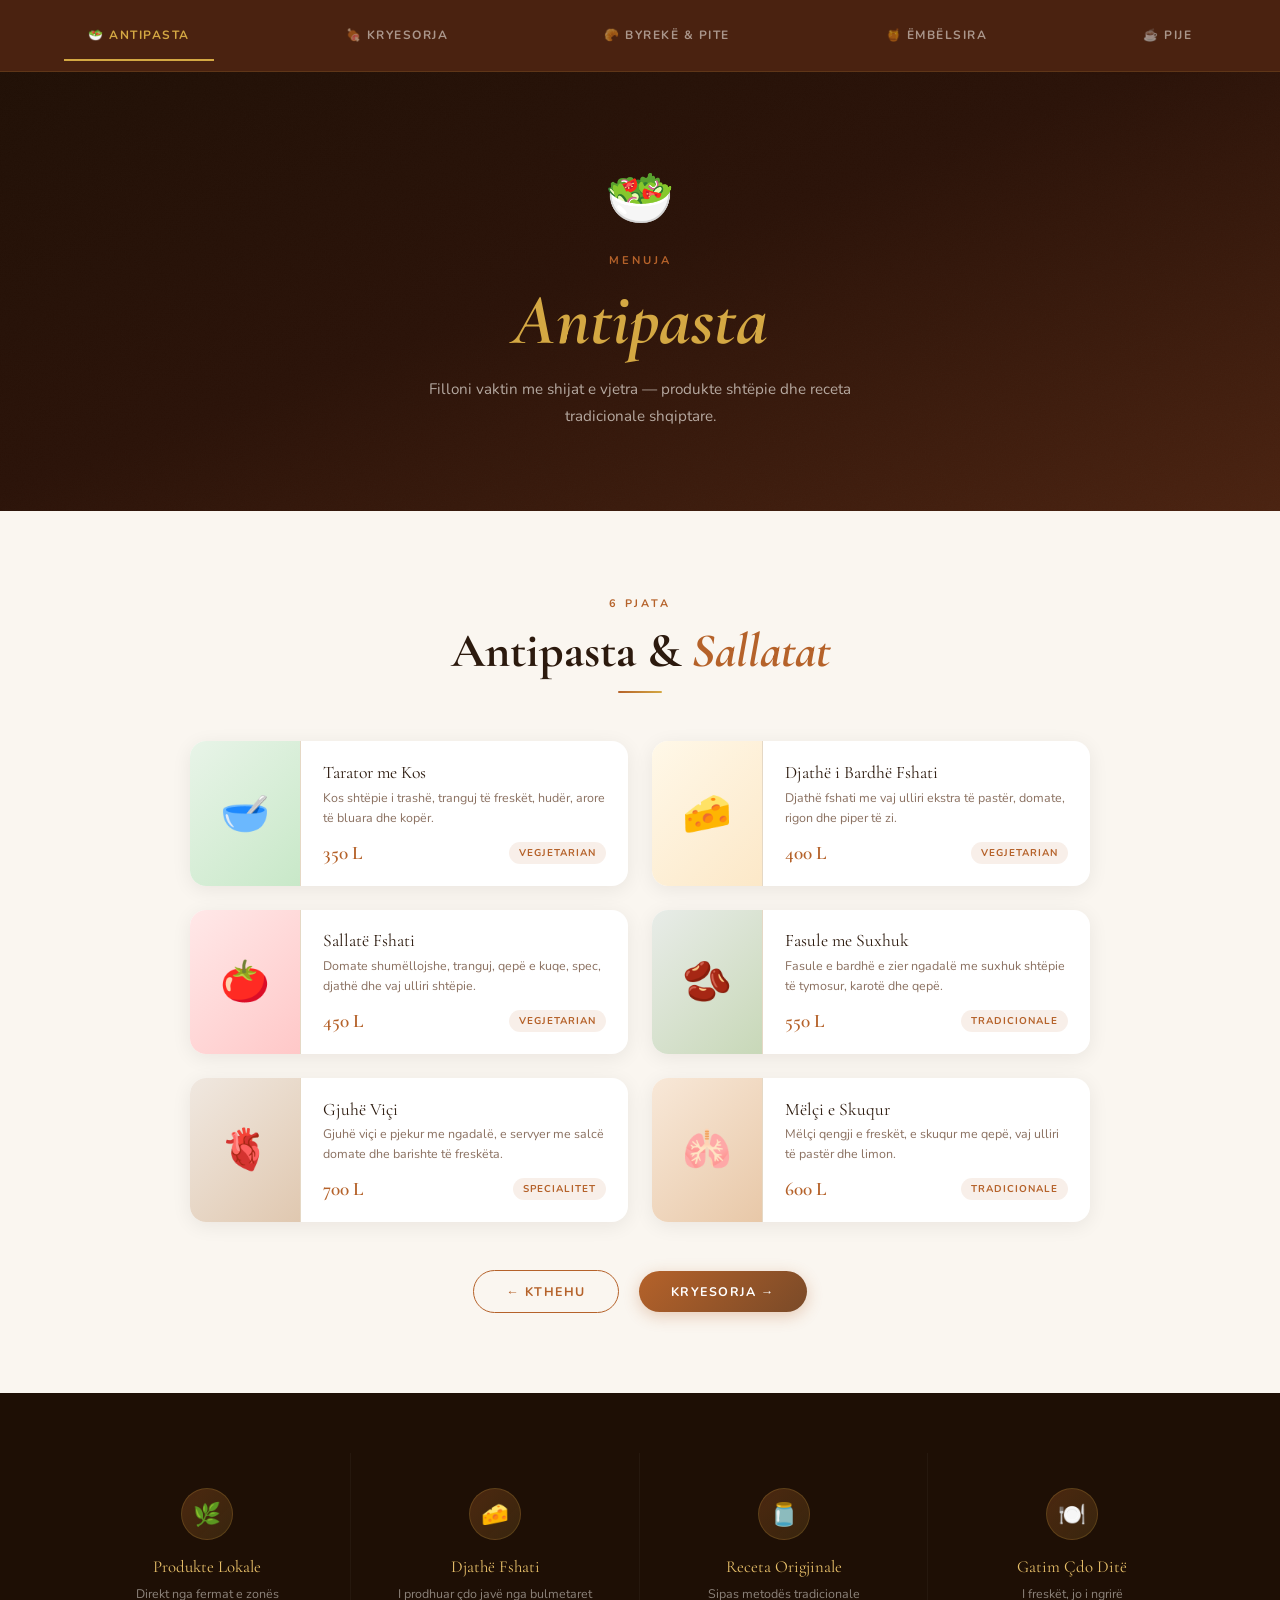
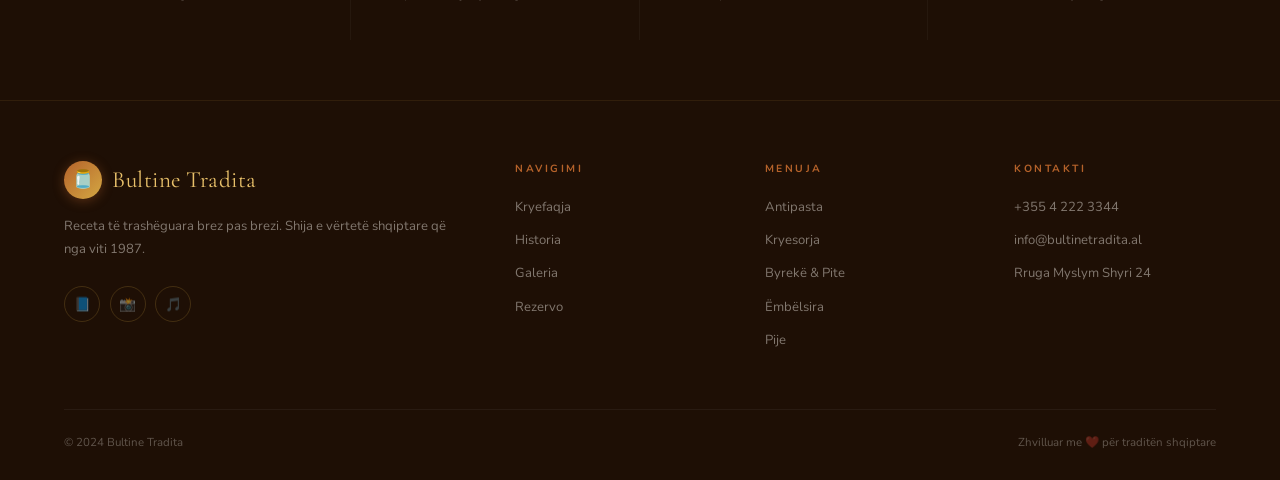
==== antipasta.html @ b2a77326 "Add files via upload" ====
<!DOCTYPE html>
<html lang="sq">
<head>
<meta charset="UTF-8">
<meta name="viewport" content="width=device-width, initial-scale=1.0">
<title>Antipasta – Bultine Tradita</title>
<link href="https://fonts.googleapis.com/css2?family=Cormorant+Garamond:ital,wght@0,400;0,600;0,700;1,400;1,600&family=Nunito:wght@300;400;600;700&display=swap" rel="stylesheet">
<link rel="stylesheet" href="shared.css">
</head>
<body>
<nav id="nav">
  <a class="nav-logo" href="index.html"><div class="logo-emblem">🫙</div>Bultine Tradita</a>
  <ul class="nav-links">
    <li><a href="index.html">Kryefaqja</a></li>
    <li><a href="index.html#about">Historia</a></li>
    <li><a href="index.html#menu" class="active">Menuja</a></li>
    <li><a href="index.html#zona">Zona</a></li>
    <li><a href="index.html#contact">Kontakti</a></li>
  </ul>
  <a href="index.html#reserve" class="nav-cta">Rezervo Tani</a>
  <div class="hamburger" id="ham" onclick="toggleMob()"><span></span><span></span><span></span></div>
</nav>
<div class="mob-menu" id="mobMenu">
  <a href="index.html" onclick="toggleMob()">Kryefaqja</a>
  <a href="index.html#about" onclick="toggleMob()">Historia</a>
  <a href="index.html#menu" onclick="toggleMob()">Menuja</a>
  <a href="index.html#zona" onclick="toggleMob()">Zona</a>
  <a href="index.html#contact" onclick="toggleMob()">Kontakti</a>
  <a href="index.html#reserve" class="nav-cta" onclick="toggleMob()">Rezervo Tani</a>
</div>

<div class="menu-page-hero">
  <div class="mph-content">
    <div class="mph-emoji">🥗</div>
    <div class="mph-label">Menuja</div>
    <h1 class="mph-title"><em>Antipasta</em></h1>
    <p class="mph-sub">Filloni vaktin me shijat e vjetra — produkte shtëpie dhe receta tradicionale shqiptare.</p>
  </div>
</div>

<nav class="menu-nav-strip">
  <a href="antipasta.html" class="mns-link active">🥗 Antipasta</a>
  <a href="kryesorja.html" class="mns-link">🍖 Kryesorja</a>
  <a href="byrekat.html" class="mns-link">🥐 Byrekë & Pite</a>
  <a href="embelsira.html" class="mns-link">🍯 Ëmbëlsira</a>
  <a href="pije.html" class="mns-link">☕ Pije</a>
</nav>

<section class="dishes-section">
  <div class="container">
    <div class="centered">
      <div class="sec-label">6 Pjata</div>
      <h2 class="sec-title">Antipasta & <em>Sallatat</em></h2>
      <div class="sec-line"></div>
    </div>
    <div class="dishes-grid">
      <div class="dish-card fade-up">
        <div class="dish-img" style="background:linear-gradient(135deg,#e8f4e8,#c8e8c8);">🥣</div>
        <div class="dish-body">
          <div class="dish-name">Tarator me Kos</div>
          <div class="dish-desc">Kos shtëpie i trashë, tranguj të freskët, hudër, arore të bluara dhe kopër.</div>
          <div class="dish-footer"><span class="dish-price">350 L</span><span class="dish-tag">Vegjetarian</span></div>
        </div>
      </div>
      <div class="dish-card fade-up">
        <div class="dish-img" style="background:linear-gradient(135deg,#fff8e8,#fce8c8);">🧀</div>
        <div class="dish-body">
          <div class="dish-name">Djathë i Bardhë Fshati</div>
          <div class="dish-desc">Djathë fshati me vaj ulliri ekstra të pastër, domate, rigon dhe piper të zi.</div>
          <div class="dish-footer"><span class="dish-price">400 L</span><span class="dish-tag">Vegjetarian</span></div>
        </div>
      </div>
      <div class="dish-card fade-up">
        <div class="dish-img" style="background:linear-gradient(135deg,#ffe8e8,#ffc8c8);">🍅</div>
        <div class="dish-body">
          <div class="dish-name">Sallatë Fshati</div>
          <div class="dish-desc">Domate shumëllojshe, tranguj, qepë e kuqe, spec, djathë dhe vaj ulliri shtëpie.</div>
          <div class="dish-footer"><span class="dish-price">450 L</span><span class="dish-tag">Vegjetarian</span></div>
        </div>
      </div>
      <div class="dish-card fade-up">
        <div class="dish-img" style="background:linear-gradient(135deg,#e8ece8,#c8d8b8);">🫘</div>
        <div class="dish-body">
          <div class="dish-name">Fasule me Suxhuk</div>
          <div class="dish-desc">Fasule e bardhë e zier ngadalë me suxhuk shtëpie të tymosur, karotë dhe qepë.</div>
          <div class="dish-footer"><span class="dish-price">550 L</span><span class="dish-tag">Tradicionale</span></div>
        </div>
      </div>
      <div class="dish-card fade-up">
        <div class="dish-img" style="background:linear-gradient(135deg,#f0e8e0,#e0c8b0);">🫀</div>
        <div class="dish-body">
          <div class="dish-name">Gjuhë Viçi</div>
          <div class="dish-desc">Gjuhë viçi e pjekur me ngadalë, e servyer me salcë domate dhe barishte të freskëta.</div>
          <div class="dish-footer"><span class="dish-price">700 L</span><span class="dish-tag">Specialitet</span></div>
        </div>
      </div>
      <div class="dish-card fade-up">
        <div class="dish-img" style="background:linear-gradient(135deg,#f8e8d8,#e8c8a8);">🫁</div>
        <div class="dish-body">
          <div class="dish-name">Mëlçi e Skuqur</div>
          <div class="dish-desc">Mëlçi qengji e freskët, e skuqur me qepë, vaj ulliri të pastër dhe limon.</div>
          <div class="dish-footer"><span class="dish-price">600 L</span><span class="dish-tag">Tradicionale</span></div>
        </div>
      </div>
    </div>
    <div class="menu-back">
      <a href="index.html#menu" class="btn-outline" style="margin-right:1rem;">← Kthehu</a>
      <a href="kryesorja.html" class="btn-filled">Kryesorja →</a>
    </div>
  </div>
</section>

<div class="features-strip">
  <div class="feat"><div class="feat-icon">🌿</div><div class="feat-title">Produkte Lokale</div><div class="feat-desc">Direkt nga fermat e zonës</div></div>
  <div class="feat"><div class="feat-icon">🧀</div><div class="feat-title">Djathë Fshati</div><div class="feat-desc">I prodhuar çdo javë nga bulmetaret</div></div>
  <div class="feat"><div class="feat-icon">🫙</div><div class="feat-title">Receta Origjinale</div><div class="feat-desc">Sipas metodës tradicionale</div></div>
  <div class="feat"><div class="feat-icon">🍽️</div><div class="feat-title">Gatim Çdo Ditë</div><div class="feat-desc">I freskët, jo i ngrirë</div></div>
</div>

<footer>
  <div class="footer-main">
    <div>
      <a class="nav-logo" href="index.html" style="margin-bottom:1rem;display:flex;"><div class="logo-emblem">🫙</div>Bultine Tradita</a>
      <p class="footer-tagline">Receta të trashëguara brez pas brezi. Shija e vërtetë shqiptare që nga viti 1987.</p>
      <div class="footer-socials"><a class="fsl" href="#">📘</a><a class="fsl" href="#">📸</a><a class="fsl" href="#">🎵</a></div>
    </div>
    <div class="footer-col"><h4>Navigimi</h4><ul><li><a href="index.html">Kryefaqja</a></li><li><a href="index.html#about">Historia</a></li><li><a href="index.html#gallery">Galeria</a></li><li><a href="index.html#reserve">Rezervo</a></li></ul></div>
    <div class="footer-col"><h4>Menuja</h4><ul><li><a href="antipasta.html">Antipasta</a></li><li><a href="kryesorja.html">Kryesorja</a></li><li><a href="byrekat.html">Byrekë & Pite</a></li><li><a href="embelsira.html">Ëmbëlsira</a></li><li><a href="pije.html">Pije</a></li></ul></div>
    <div class="footer-col"><h4>Kontakti</h4><ul><li><a href="#">+355 4 222 3344</a></li><li><a href="#">info@bultinetradita.al</a></li><li><a href="#">Rruga Myslym Shyri 24</a></li></ul></div>
  </div>
  <div class="footer-bottom">
    <div class="footer-copy">© 2024 Bultine Tradita</div>
    <div class="footer-copy">Zhvilluar me ❤️ për traditën shqiptare</div>
  </div>
</footer>
<script src="shared.js"></script>
</body>
</html>
---- shared.css ----
*,*::before,*::after{margin:0;padding:0;box-sizing:border-box}
html{scroll-behavior:smooth}
body{font-family:'Nunito',sans-serif;background:#faf6f0;color:#2c1a0e;overflow-x:hidden}
a{text-decoration:none;color:inherit}
button{font-family:inherit;cursor:pointer;border:none;background:none}
img{display:block;max-width:100%}
:root{
  --dark:#1e0f05;--brown:#4a2210;--mid:#7a4a28;--copper:#b5622a;
  --gold:#d4a843;--amber:#e8c06a;--cream:#faf6f0;--cream2:#f2ebe0;
  --cream3:#e5d8c5;--warm:#c8a882;--text:#2c1a0e;--muted:#8a7060;--white:#fff;
  --shadow:0 8px 40px rgba(30,15,5,.12);--shadow-lg:0 20px 60px rgba(30,15,5,.18);
}
/* NAV */
nav{position:fixed;top:0;left:0;right:0;z-index:900;display:flex;align-items:center;justify-content:space-between;padding:0 5%;height:72px;background:rgba(30,15,5,.92);backdrop-filter:blur(12px);border-bottom:1px solid rgba(212,168,67,.2);}
.nav-logo{display:flex;align-items:center;gap:10px;font-family:'Cormorant Garamond',serif;font-size:1.45rem;color:var(--amber);letter-spacing:.5px;}
.logo-emblem{width:38px;height:38px;border-radius:50%;background:linear-gradient(135deg,var(--copper),var(--gold));display:flex;align-items:center;justify-content:center;font-size:1.1rem;flex-shrink:0;box-shadow:0 2px 12px rgba(181,98,42,.4);}
.nav-links{display:flex;gap:1.8rem;list-style:none;}
.nav-links a{font-size:.8rem;letter-spacing:1.8px;text-transform:uppercase;color:rgba(250,246,240,.7);font-weight:600;transition:color .2s;position:relative;}
.nav-links a::after{content:'';position:absolute;bottom:-4px;left:0;right:0;height:1px;background:var(--gold);transform:scaleX(0);transition:transform .25s;}
.nav-links a:hover{color:var(--amber);}
.nav-links a:hover::after{transform:scaleX(1);}
.nav-links a.active{color:var(--gold);}
.nav-cta{background:linear-gradient(135deg,var(--copper),var(--mid));color:var(--white);padding:.55rem 1.4rem;border-radius:30px;font-size:.78rem;letter-spacing:1.5px;text-transform:uppercase;font-weight:700;transition:all .25s;box-shadow:0 4px 16px rgba(181,98,42,.35);}
.nav-cta:hover{transform:translateY(-2px);box-shadow:0 8px 24px rgba(181,98,42,.45);}
.hamburger{display:none;flex-direction:column;gap:5px;cursor:pointer;padding:6px;}
.hamburger span{display:block;width:22px;height:2px;background:var(--amber);border-radius:2px;transition:all .3s;}
.hamburger.open span:nth-child(1){transform:rotate(45deg) translate(5px,5px);}
.hamburger.open span:nth-child(2){opacity:0;transform:translateX(-8px);}
.hamburger.open span:nth-child(3){transform:rotate(-45deg) translate(5px,-5px);}
.mob-menu{display:none;position:fixed;top:72px;left:0;right:0;bottom:0;background:rgba(20,10,3,.97);z-index:850;flex-direction:column;align-items:center;justify-content:center;gap:2rem;}
.mob-menu.open{display:flex;}
.mob-menu a{font-family:'Cormorant Garamond',serif;font-size:2rem;color:var(--cream);letter-spacing:1px;transition:color .2s;}
.mob-menu a:hover{color:var(--gold);}
.mob-menu .nav-cta{font-size:.85rem;margin-top:1rem;}
/* SECTION */
section{padding:100px 5%;}
.container{max-width:1140px;margin:0 auto;}
.sec-label{display:inline-block;font-size:.68rem;letter-spacing:3px;text-transform:uppercase;color:var(--copper);font-weight:700;margin-bottom:.8rem;}
.sec-title{font-family:'Cormorant Garamond',serif;font-size:clamp(2rem,4.5vw,3rem);color:var(--text);line-height:1.15;}
.sec-title em{color:var(--copper);font-style:italic;}
.sec-line{width:44px;height:2px;background:linear-gradient(to right,var(--copper),var(--gold));border-radius:2px;margin:.8rem 0;}
.centered{text-align:center;}
.centered .sec-line{margin:.8rem auto;}
/* FEATURES STRIP */
.features-strip{background:var(--dark);padding:60px 5%;display:grid;grid-template-columns:repeat(4,1fr);gap:1px;background:var(--dark);}
.feat{padding:2.2rem 1.5rem;text-align:center;background:rgba(30,15,5,.6);border-right:1px solid rgba(255,255,255,.04);transition:background .3s;}
.feat:last-child{border-right:none;}
.feat:hover{background:rgba(181,98,42,.12);}
.feat-icon{width:52px;height:52px;border-radius:50%;background:linear-gradient(135deg,rgba(181,98,42,.3),rgba(212,168,67,.15));border:1px solid rgba(212,168,67,.2);display:flex;align-items:center;justify-content:center;font-size:1.4rem;margin:0 auto 1rem;}
.feat-title{font-family:'Cormorant Garamond',serif;font-size:1.05rem;color:var(--amber);margin-bottom:.4rem;}
.feat-desc{font-size:.78rem;color:rgba(250,246,240,.5);line-height:1.7;}
/* BTNS */
.btn-hero-primary{background:linear-gradient(135deg,var(--copper),#8b3a18);color:var(--white);padding:1rem 2.5rem;border-radius:30px;font-size:.85rem;letter-spacing:1.5px;text-transform:uppercase;font-weight:700;transition:all .3s;box-shadow:0 6px 24px rgba(181,98,42,.45);display:inline-flex;align-items:center;gap:.5rem;}
.btn-hero-primary:hover{transform:translateY(-3px);box-shadow:0 12px 32px rgba(181,98,42,.55);}
.btn-hero-secondary{border:1.5px solid rgba(212,168,67,.5);color:var(--amber);padding:1rem 2.5rem;border-radius:30px;font-size:.85rem;letter-spacing:1.5px;text-transform:uppercase;font-weight:700;transition:all .3s;display:inline-flex;align-items:center;gap:.5rem;}
.btn-hero-secondary:hover{background:rgba(212,168,67,.1);transform:translateY(-3px);border-color:var(--gold);}
.btn-filled{display:inline-block;background:linear-gradient(135deg,var(--copper),var(--mid));color:var(--white);padding:.75rem 2rem;border-radius:30px;font-size:.78rem;letter-spacing:1.5px;text-transform:uppercase;font-weight:700;transition:all .3s;box-shadow:0 4px 16px rgba(181,98,42,.3);}
.btn-filled:hover{transform:translateY(-2px);box-shadow:0 8px 24px rgba(181,98,42,.4);}
.btn-outline{display:inline-block;border:1.5px solid var(--copper);color:var(--copper);padding:.75rem 2rem;border-radius:30px;font-size:.78rem;letter-spacing:1.5px;text-transform:uppercase;font-weight:700;transition:all .3s;}
.btn-outline:hover{background:var(--copper);color:var(--white);transform:translateY(-2px);}
/* FOOTER */
footer{background:var(--dark);padding:60px 5% 30px;border-top:1px solid rgba(212,168,67,.1);}
.footer-main{display:grid;grid-template-columns:2fr 1fr 1fr 1fr;gap:3rem;margin-bottom:3rem;}
.footer-tagline{font-size:.82rem;color:rgba(250,246,240,.45);line-height:1.8;}
.footer-socials{display:flex;gap:.6rem;margin-top:1.5rem;}
.fsl{width:36px;height:36px;border-radius:50%;border:1px solid rgba(212,168,67,.2);display:flex;align-items:center;justify-content:center;font-size:.85rem;color:rgba(250,246,240,.5);transition:all .2s;}
.fsl:hover{border-color:var(--gold);color:var(--gold);transform:translateY(-2px);}
.footer-col h4{font-size:.65rem;letter-spacing:2.5px;text-transform:uppercase;color:var(--copper);margin-bottom:1.2rem;font-weight:700;}
.footer-col ul{list-style:none;}
.footer-col li{margin-bottom:.7rem;}
.footer-col a{font-size:.82rem;color:rgba(250,246,240,.45);transition:color .2s;}
.footer-col a:hover{color:var(--amber);}
.footer-bottom{border-top:1px solid rgba(255,255,255,.05);padding-top:1.5rem;display:flex;justify-content:space-between;align-items:center;flex-wrap:wrap;gap:.5rem;}
.footer-copy{font-size:.72rem;color:rgba(250,246,240,.3);}
/* ANIMATIONS */
.fade-up{opacity:0;transform:translateY(30px);transition:opacity .6s ease,transform .6s ease;}
.fade-up.visible{opacity:1;transform:none;}
/* MENU PAGE SHARED */
.menu-page-hero{padding:160px 5% 80px;background:linear-gradient(160deg,var(--dark),#2a1208,var(--brown));text-align:center;position:relative;overflow:hidden;}
.menu-page-hero::before{content:'';position:absolute;inset:0;background-image:url("data:image/svg+xml,%3Csvg xmlns='http://www.w3.org/2000/svg' width='200' height='200'%3E%3Cfilter id='n'%3E%3CfeTurbulence type='fractalNoise' baseFrequency='.75' numOctaves='4' stitchTiles='stitch'/%3E%3CfeColorMatrix type='saturate' values='0'/%3E%3C/filter%3E%3Crect width='200' height='200' filter='url(%23n)' opacity='.04'/%3E%3C/svg%3E");opacity:.5;}
.mph-content{position:relative;z-index:1;}
.mph-emoji{font-size:3.5rem;margin-bottom:1rem;}
.mph-label{font-size:.7rem;letter-spacing:3px;text-transform:uppercase;color:var(--copper);margin-bottom:.8rem;font-weight:700;}
.mph-title{font-family:'Cormorant Garamond',serif;font-size:clamp(2.5rem,6vw,4.5rem);color:var(--cream);line-height:1.1;}
.mph-title em{color:var(--gold);font-style:italic;}
.mph-sub{font-size:.95rem;color:rgba(250,246,240,.65);margin-top:1rem;max-width:500px;margin-left:auto;margin-right:auto;line-height:1.8;}
.menu-nav-strip{background:var(--brown);padding:0 5%;display:flex;gap:0;overflow-x:auto;scrollbar-width:none;border-bottom:1px solid rgba(212,168,67,.15);}
.menu-nav-strip::-webkit-scrollbar{display:none;}
.mns-link{padding:1rem 1.5rem;font-size:.75rem;letter-spacing:1.5px;text-transform:uppercase;color:rgba(250,246,240,.55);font-weight:700;white-space:nowrap;transition:color .2s;border-bottom:2px solid transparent;display:block;}
.mns-link:hover{color:var(--amber);}
.mns-link.active{color:var(--gold);border-bottom-color:var(--gold);}
.dishes-section{background:var(--cream);padding:80px 5%;}
.dishes-grid{display:grid;grid-template-columns:repeat(2,1fr);gap:1.5rem;max-width:900px;margin:3rem auto 0;}
.dish-card{background:var(--white);border-radius:16px;overflow:hidden;box-shadow:0 4px 20px rgba(30,15,5,.07);transition:all .3s;display:flex;align-items:stretch;}
.dish-card:hover{transform:translateY(-5px);box-shadow:var(--shadow-lg);}
.dish-img{width:110px;flex-shrink:0;display:flex;align-items:center;justify-content:center;font-size:2.5rem;}
.dish-body{padding:1.3rem 1.4rem;flex:1;border-left:1px solid var(--cream3);}
.dish-name{font-family:'Cormorant Garamond',serif;font-size:1.1rem;color:var(--text);margin-bottom:.3rem;}
.dish-desc{font-size:.78rem;color:var(--muted);line-height:1.6;margin-bottom:.8rem;}
.dish-footer{display:flex;align-items:center;justify-content:space-between;}
.dish-price{font-family:'Cormorant Garamond',serif;font-size:1.2rem;color:var(--copper);font-weight:600;}
.dish-tag{font-size:.62rem;letter-spacing:1px;text-transform:uppercase;background:rgba(181,98,42,.1);color:var(--copper);padding:.25rem .6rem;border-radius:20px;font-weight:700;}
.menu-back{text-align:center;margin-top:3rem;}
/* RESPONSIVE */
@media(max-width:768px){
  nav{height:64px;}
  .nav-links,.nav-cta{display:none;}
  .hamburger{display:flex;}
  .features-strip{grid-template-columns:1fr 1fr;}
  .footer-main{grid-template-columns:1fr 1fr;}
  .dishes-grid{grid-template-columns:1fr;}
  .dish-img{width:85px;font-size:2rem;}
}
@media(max-width:480px){
  .features-strip{grid-template-columns:1fr;}
  .footer-main{grid-template-columns:1fr;}
  .footer-col:nth-child(3),.footer-col:nth-child(4){display:none;}
}
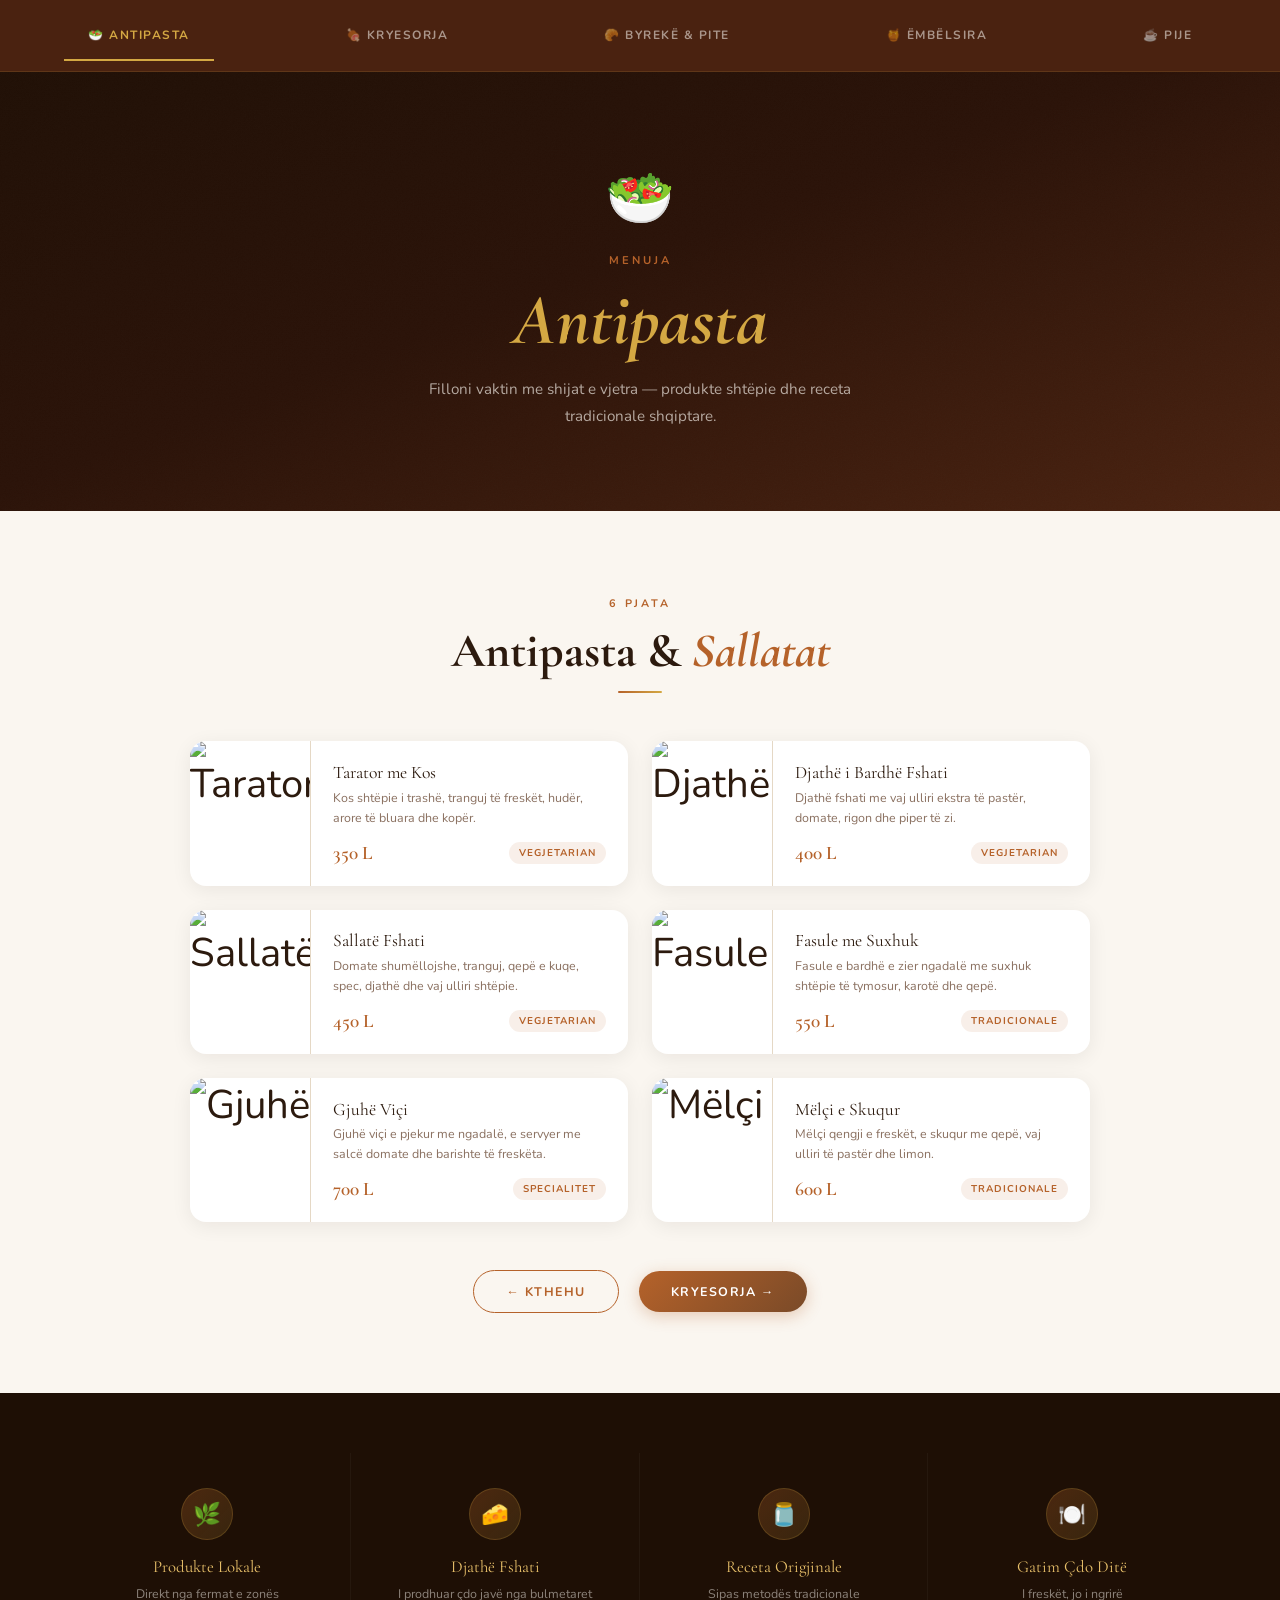
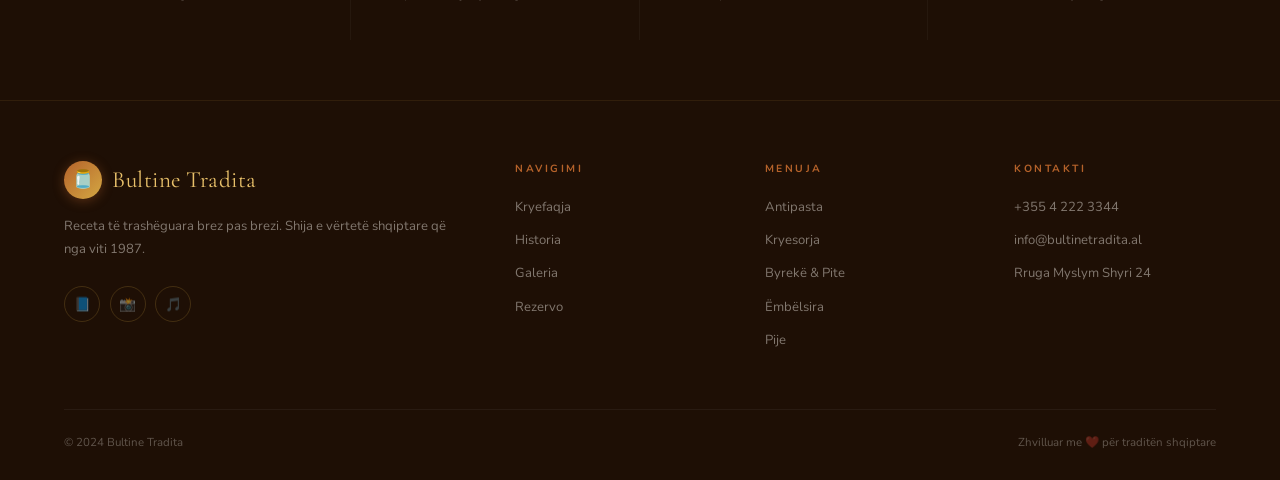
==== commit 6dab9ca3: "Add files via upload" ====
--- a/antipasta.html
+++ b/antipasta.html
@@ -55,7 +55,7 @@
     </div>
     <div class="dishes-grid">
       <div class="dish-card fade-up">
-        <div class="dish-img" style="background:linear-gradient(135deg,#e8f4e8,#c8e8c8);">🥣</div>
+        <div class="dish-img" style="padding:0;overflow:hidden;"><img src="https://images.unsplash.com/photo-1571091718767-18b5b1457add?w=300&q=80" alt="Tarator" style="width:100%;height:100%;object-fit:cover;display:block;"></div>
         <div class="dish-body">
           <div class="dish-name">Tarator me Kos</div>
           <div class="dish-desc">Kos shtëpie i trashë, tranguj të freskët, hudër, arore të bluara dhe kopër.</div>
@@ -63,7 +63,7 @@
         </div>
       </div>
       <div class="dish-card fade-up">
-        <div class="dish-img" style="background:linear-gradient(135deg,#fff8e8,#fce8c8);">🧀</div>
+        <div class="dish-img" style="padding:0;overflow:hidden;"><img src="https://images.unsplash.com/photo-1486297678162-eb2a19b0a32d?w=300&q=80" alt="Djathë" style="width:100%;height:100%;object-fit:cover;display:block;"></div>
         <div class="dish-body">
           <div class="dish-name">Djathë i Bardhë Fshati</div>
           <div class="dish-desc">Djathë fshati me vaj ulliri ekstra të pastër, domate, rigon dhe piper të zi.</div>
@@ -71,7 +71,7 @@
         </div>
       </div>
       <div class="dish-card fade-up">
-        <div class="dish-img" style="background:linear-gradient(135deg,#ffe8e8,#ffc8c8);">🍅</div>
+        <div class="dish-img" style="padding:0;overflow:hidden;"><img src="https://images.unsplash.com/photo-1540189549336-e6e99c3679fe?w=300&q=80" alt="Sallatë" style="width:100%;height:100%;object-fit:cover;display:block;"></div>
         <div class="dish-body">
           <div class="dish-name">Sallatë Fshati</div>
           <div class="dish-desc">Domate shumëllojshe, tranguj, qepë e kuqe, spec, djathë dhe vaj ulliri shtëpie.</div>
@@ -79,7 +79,7 @@
         </div>
       </div>
       <div class="dish-card fade-up">
-        <div class="dish-img" style="background:linear-gradient(135deg,#e8ece8,#c8d8b8);">🫘</div>
+        <div class="dish-img" style="padding:0;overflow:hidden;"><img src="https://images.unsplash.com/photo-1547592180-85f173990554?w=300&q=80" alt="Fasule" style="width:100%;height:100%;object-fit:cover;display:block;"></div>
         <div class="dish-body">
           <div class="dish-name">Fasule me Suxhuk</div>
           <div class="dish-desc">Fasule e bardhë e zier ngadalë me suxhuk shtëpie të tymosur, karotë dhe qepë.</div>
@@ -87,7 +87,7 @@
         </div>
       </div>
       <div class="dish-card fade-up">
-        <div class="dish-img" style="background:linear-gradient(135deg,#f0e8e0,#e0c8b0);">🫀</div>
+        <div class="dish-img" style="padding:0;overflow:hidden;"><img src="https://images.unsplash.com/photo-1544025162-d76694265947?w=300&q=80" alt="Gjuhë" style="width:100%;height:100%;object-fit:cover;display:block;"></div>
         <div class="dish-body">
           <div class="dish-name">Gjuhë Viçi</div>
           <div class="dish-desc">Gjuhë viçi e pjekur me ngadalë, e servyer me salcë domate dhe barishte të freskëta.</div>
@@ -95,7 +95,7 @@
         </div>
       </div>
       <div class="dish-card fade-up">
-        <div class="dish-img" style="background:linear-gradient(135deg,#f8e8d8,#e8c8a8);">🫁</div>
+        <div class="dish-img" style="padding:0;overflow:hidden;"><img src="https://images.unsplash.com/photo-1432139555190-58524dae6a55?w=300&q=80" alt="Mëlçi" style="width:100%;height:100%;object-fit:cover;display:block;"></div>
         <div class="dish-body">
           <div class="dish-name">Mëlçi e Skuqur</div>
           <div class="dish-desc">Mëlçi qengji e freskët, e skuqur me qepë, vaj ulliri të pastër dhe limon.</div>
--- a/shared.css
+++ b/shared.css
@@ -12,7 +12,7 @@
 }
 /* NAV */
 nav{position:fixed;top:0;left:0;right:0;z-index:900;display:flex;align-items:center;justify-content:space-between;padding:0 5%;height:72px;background:rgba(30,15,5,.92);backdrop-filter:blur(12px);border-bottom:1px solid rgba(212,168,67,.2);}
-.nav-logo{display:flex;align-items:center;gap:10px;font-family:'Cormorant Garamond',serif;font-size:1.45rem;color:var(--amber);letter-spacing:.5px;}
+a.nav-logo{display:flex;align-items:center;gap:10px;font-family:'Cormorant Garamond',serif;font-size:1.45rem;color:var(--amber);letter-spacing:.5px;}
 .logo-emblem{width:38px;height:38px;border-radius:50%;background:linear-gradient(135deg,var(--copper),var(--gold));display:flex;align-items:center;justify-content:center;font-size:1.1rem;flex-shrink:0;box-shadow:0 2px 12px rgba(181,98,42,.4);}
 .nav-links{display:flex;gap:1.8rem;list-style:none;}
 .nav-links a{font-size:.8rem;letter-spacing:1.8px;text-transform:uppercase;color:rgba(250,246,240,.7);font-weight:600;transition:color .2s;position:relative;}
@@ -93,7 +93,7 @@
 .dishes-grid{display:grid;grid-template-columns:repeat(2,1fr);gap:1.5rem;max-width:900px;margin:3rem auto 0;}
 .dish-card{background:var(--white);border-radius:16px;overflow:hidden;box-shadow:0 4px 20px rgba(30,15,5,.07);transition:all .3s;display:flex;align-items:stretch;}
 .dish-card:hover{transform:translateY(-5px);box-shadow:var(--shadow-lg);}
-.dish-img{width:110px;flex-shrink:0;display:flex;align-items:center;justify-content:center;font-size:2.5rem;}
+.dish-img{width:120px;flex-shrink:0;display:flex;align-items:center;justify-content:center;font-size:2.5rem;min-height:110px;overflow:hidden;}
 .dish-body{padding:1.3rem 1.4rem;flex:1;border-left:1px solid var(--cream3);}
 .dish-name{font-family:'Cormorant Garamond',serif;font-size:1.1rem;color:var(--text);margin-bottom:.3rem;}
 .dish-desc{font-size:.78rem;color:var(--muted);line-height:1.6;margin-bottom:.8rem;}
